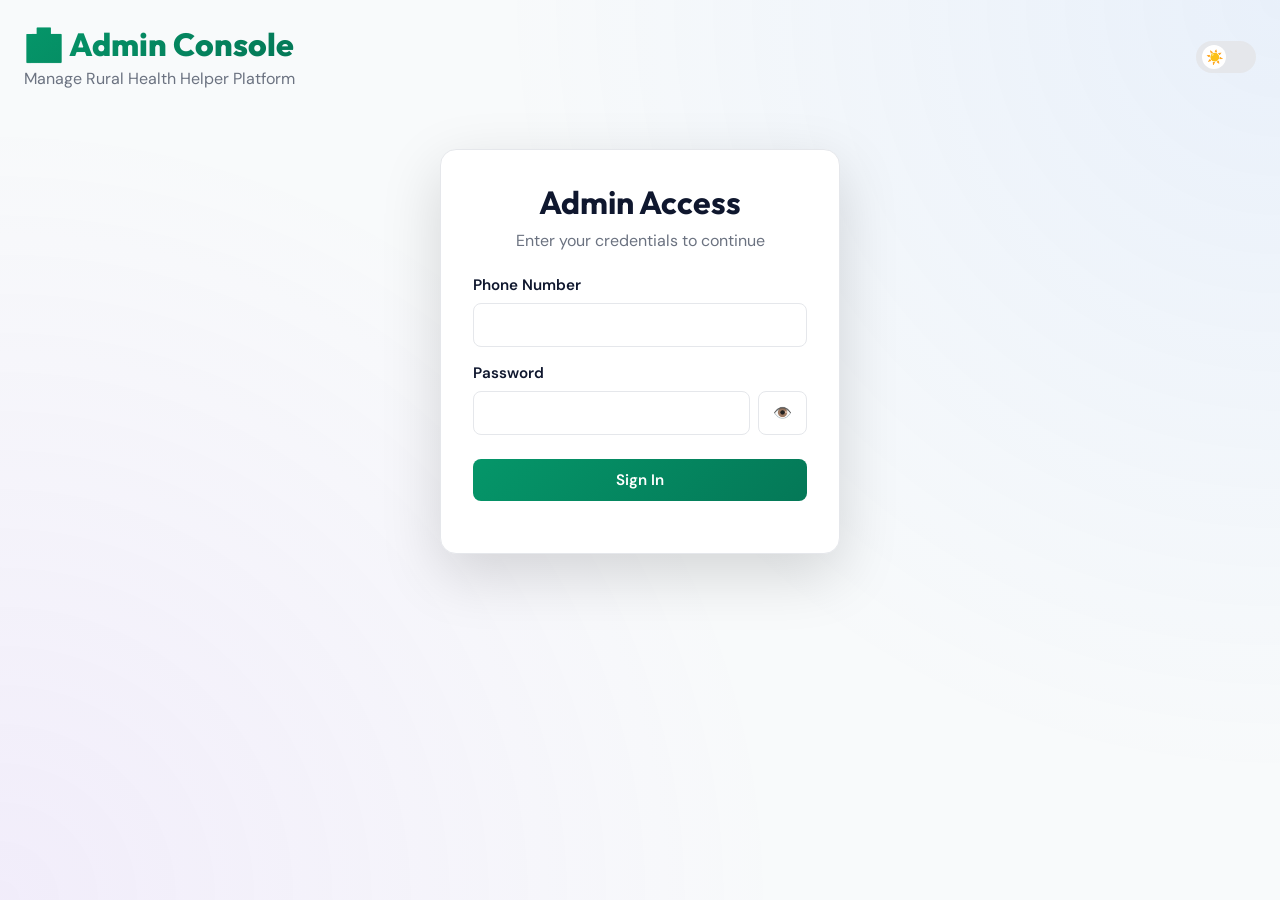
==== admin.html @ 1566ff21 "somethings" ====
<!doctype html>
<html lang="en">
<head>
  <meta charset="utf-8">
  <meta name="viewport" content="width=device-width,initial-scale=1">
  <title>Admin Console - Rural Health Helper</title>
  <link rel="preconnect" href="https://fonts.googleapis.com">
  <link rel="preconnect" href="https://fonts.gstatic.com" crossorigin>
  <link href="https://fonts.googleapis.com/css2?family=Outfit:wght@400;500;600;700;800&family=DM+Sans:wght@400;500;700&display=swap" rel="stylesheet">
  <style>
    * { box-sizing: border-box; }

    :root {
      /* Light mode colors */
      --bg-primary: #f8fafb;
      --bg-secondary: #f3f4f6;
      --card-bg: #ffffff;
      --text-primary: #0f172e;
      --text-secondary: #6b7280;
      --text-light: #0f172e;
      --border-color: #e5e7eb;
      --primary: #059669;
      --primary-dark: #047857;
      --secondary: #f97316;
      --danger: #dc2626;
      --success: #10b981;
      --warning: #f59e0b;
      --shadow-sm: 0 2px 8px rgba(0, 0, 0, 0.08);
      --shadow-md: 0 8px 24px rgba(0, 0, 0, 0.12);
      --shadow-lg: 0 20px 60px rgba(0, 0, 0, 0.15);
      --radius: 12px;
      --transition: all 0.3s cubic-bezier(0.4, 0, 0.2, 1);
    }

    html.dark-mode {
      --bg-primary: #000000;
      --bg-secondary: #0a0e27;
      --card-bg: #0f1629;
      --text-primary: #ffffff;
      --text-secondary: #b0b8cc;
      --text-light: #ffffff;
      --border-color: #1e2749;
      --shadow-sm: 0 2px 8px rgba(0, 0, 0, 0.6);
      --shadow-md: 0 8px 24px rgba(0, 0, 0, 0.8);
      --shadow-lg: 0 20px 60px rgba(0, 0, 0, 0.9);
    }

    html {
      scroll-behavior: smooth;
    }

    body {
      margin: 0;
      font-family: "DM Sans", -apple-system, BlinkMacSystemFont, "Segoe UI", sans-serif;
      background: var(--bg-primary);
      color: var(--text-primary);
      transition: var(--transition);
      overflow-x: hidden;
      background-attachment: fixed;
    }

    body::before {
      content: '';
      position: fixed;
      top: 0;
      left: 0;
      width: 100%;
      height: 100%;
      background:
        radial-gradient(circle at 100% 0%, rgba(5, 150, 105, 0.1), transparent 50%),
        radial-gradient(circle at 0% 100%, rgba(249, 115, 22, 0.08), transparent 50%);
      pointer-events: none;
      z-index: -1;
      transition: background 0.5s ease;
    }

    /* Dynamic time-based background */
    body.time-dawn::before {
      background:
        radial-gradient(circle at 100% 0%, rgba(251, 146, 60, 0.15), transparent 50%),
        radial-gradient(circle at 0% 100%, rgba(196, 181, 253, 0.1), transparent 50%);
    }

    body.time-morning::before {
      background:
        radial-gradient(circle at 100% 0%, rgba(34, 197, 94, 0.12), transparent 50%),
        radial-gradient(circle at 0% 100%, rgba(249, 115, 22, 0.08), transparent 50%);
    }

    body.time-afternoon::before {
      background:
        radial-gradient(circle at 100% 0%, rgba(5, 150, 105, 0.1), transparent 50%),
        radial-gradient(circle at 0% 100%, rgba(249, 115, 22, 0.08), transparent 50%);
    }

    body.time-evening::before {
      background:
        radial-gradient(circle at 100% 0%, rgba(249, 115, 22, 0.2), transparent 50%),
        radial-gradient(circle at 0% 100%, rgba(168, 85, 247, 0.1), transparent 50%);
    }

    body.time-night::before {
      background:
        radial-gradient(circle at 100% 0%, rgba(59, 130, 246, 0.08), transparent 50%),
        radial-gradient(circle at 0% 100%, rgba(168, 85, 247, 0.08), transparent 50%);
    }

    html.dark-mode body.time-dawn::before,
    html.dark-mode body.time-morning::before,
    html.dark-mode body.time-afternoon::before,
    html.dark-mode body.time-evening::before,
    html.dark-mode body.time-night::before {
      background: none;
    }

    .container {
      max-width: 1400px;
      margin: 0 auto;
      padding: 24px;
    }

    /* Header */
    .header {
      display: flex;
      justify-content: space-between;
      align-items: center;
      gap: 20px;
      margin-bottom: 32px;
      flex-wrap: wrap;
    }

    .header h1 {
      margin: 0;
      font-family: "Outfit", sans-serif;
      font-size: 2rem;
      background: linear-gradient(135deg, var(--primary), var(--primary-dark));
      -webkit-background-clip: text;
      -webkit-text-fill-color: transparent;
      background-clip: text;
      font-weight: 800;
      animation: shimmer 3s ease-in-out infinite;
    }

    @keyframes shimmer {
      0%, 100% { opacity: 1; }
      50% { opacity: 0.9; }
    }

    .header > p {
      color: var(--text-secondary);
    }

    .header-actions {
      display: flex;
      gap: 16px;
      align-items: center;
      flex-wrap: wrap;
    }

    /* Theme Toggle */
    .theme-toggle {
      position: relative;
      width: 60px;
      height: 32px;
      background: var(--border-color);
      border-radius: 999px;
      border: 2px solid var(--border-color);
      cursor: pointer;
      transition: var(--transition);
      display: flex;
      align-items: center;
      padding: 0 4px;
    }

    .theme-toggle:hover {
      border-color: var(--primary);
    }

    .theme-toggle.active {
      background: var(--primary);
      border-color: var(--primary);
    }

    .toggle-circle {
      width: 24px;
      height: 24px;
      background: var(--card-bg);
      border-radius: 50%;
      transition: var(--transition);
      display: flex;
      align-items: center;
      justify-content: center;
      font-size: 14px;
    }

    .theme-toggle.active .toggle-circle {
      margin-left: auto;
    }

    /* Card */
    .card {
      background: var(--card-bg);
      border: 1px solid var(--border-color);
      border-radius: var(--radius);
      padding: 24px;
      box-shadow: var(--shadow-sm);
      transition: var(--transition);
      margin-bottom: 20px;
      backdrop-filter: blur(10px);
      -webkit-backdrop-filter: blur(10px);
    }

    html.dark-mode .card {
      background: rgba(15, 22, 41, 0.8);
      backdrop-filter: blur(10px);
      -webkit-backdrop-filter: blur(10px);
    }

    .card:hover {
      box-shadow: var(--shadow-md);
      border-color: var(--primary);
      transform: translateY(-2px);
    }

    .card h2, .card h3 {
      margin: 0 0 16px 0;
      font-family: "Outfit", sans-serif;
      font-weight: 700;
    }

    /* Form */
    .form-group {
      margin-bottom: 20px;
    }

    label {
      display: block;
      font-weight: 600;
      margin-bottom: 8px;
      color: var(--text-primary);
      font-size: 0.95rem;
    }

    input, select, textarea {
      width: 100%;
      padding: 11px 14px;
      border: 1.5px solid var(--border-color);
      border-radius: 8px;
      font-size: 0.95rem;
      font-family: inherit;
      background: var(--card-bg);
      color: var(--text-primary);
      transition: var(--transition);
    }

    html.dark-mode input, html.dark-mode select, html.dark-mode textarea {
      background: #0f1629;
      color: #ffffff;
      border-color: #1e2749;
    }

    input:focus, select:focus, textarea:focus {
      outline: none;
      border-color: var(--primary);
      box-shadow: 0 0 0 3px rgba(5, 150, 105, 0.1);
      background: rgba(255, 255, 255, 0.95);
    }

    html.dark-mode input:focus, html.dark-mode select:focus, html.dark-mode textarea:focus {
      outline: none;
      border-color: var(--primary);
      box-shadow: 0 0 0 3px rgba(16, 185, 129, 0.2);
      background: #0f1629;
    }

    /* Ensure text inside cards remains readable */
    .card h2, .card h3, .card h4, .card p, .card label, .card strong {
      color: var(--text-primary);
    }

    html.dark-mode .card h2, html.dark-mode .card h3, html.dark-mode .card h4 {
      color: #ffffff;
    }

    html.dark-mode .card p, html.dark-mode .card label {
      color: #ffffff;
    }

    html.dark-mode .card strong {
      color: #ffffff;
    }

    html.dark-mode .list-item-title {
      color: #ffffff;
    }

    html.dark-mode .list-item-meta {
      color: var(--text-secondary);
    }

    /* Buttons */
    .btn {
      padding: 11px 16px;
      border: 0;
      border-radius: 8px;
      font-weight: 600;
      font-size: 0.95rem;
      cursor: pointer;
      transition: var(--transition);
      display: inline-flex;
      align-items: center;
      gap: 8px;
      font-family: inherit;
    }

    .btn:hover {
      transform: translateY(-2px);
      box-shadow: var(--shadow-md);
    }

    .btn:active {
      transform: translateY(0);
    }

    .btn-primary {
      background: linear-gradient(135deg, var(--primary), var(--primary-dark));
      color: #fff;
    }

    .btn-primary:hover {
      background: linear-gradient(135deg, var(--primary-dark), #055d47);
    }

    .btn-secondary {
      background: linear-gradient(135deg, var(--secondary), #ea580c);
      color: #fff;
    }

    .btn-secondary:hover {
      background: linear-gradient(135deg, #fb923c, var(--secondary));
    }

    .btn-danger {
      background: linear-gradient(135deg, var(--danger), #991b1b);
      color: #fff;
    }

    .btn-danger:hover {
      background: linear-gradient(135deg, #f87171, var(--danger));
    }

    .btn-warning {
      background: linear-gradient(135deg, var(--warning), #d97706);
      color: #fff;
    }

    .btn-warning:hover {
      background: linear-gradient(135deg, #fbbf24, var(--warning));
    }

    .btn-ghost {
      background: transparent;
      border: 1.5px solid var(--border-color);
      color: var(--text-primary);
    }

    .btn-ghost:hover {
      background: var(--bg-secondary);
      border-color: var(--primary);
      color: var(--text-primary);
    }

    html.dark-mode .btn-ghost {
      color: var(--text-primary);
    }

    .btn-small {
      padding: 8px 12px;
      font-size: 0.85rem;
    }

    /* Pill Badge */
    .pill {
      display: inline-block;
      padding: 6px 12px;
      background: rgba(5, 150, 105, 0.15);
      color: var(--primary);
      border-radius: 999px;
      font-size: 0.85rem;
      font-weight: 700;
      border: 1px solid rgba(5, 150, 105, 0.3);
      backdrop-filter: blur(8px);
      -webkit-backdrop-filter: blur(8px);
    }

    html.dark-mode .pill {
      background: rgba(16, 185, 129, 0.2);
      border-color: rgba(16, 185, 129, 0.4);
    }

    .pill.danger {
      background: rgba(220, 38, 38, 0.15);
      color: var(--danger);
      border-color: rgba(220, 38, 38, 0.3);
    }

    html.dark-mode .pill.danger {
      background: rgba(220, 38, 38, 0.2);
      border-color: rgba(220, 38, 38, 0.4);
    }

    .pill.warning {
      background: rgba(245, 158, 11, 0.15);
      color: var(--warning);
      border-color: rgba(245, 158, 11, 0.3);
    }

    html.dark-mode .pill.warning {
      background: rgba(245, 158, 11, 0.2);
      border-color: rgba(245, 158, 11, 0.4);
    }

    .pill.success {
      background: rgba(16, 185, 129, 0.15);
      color: var(--success);
      border-color: rgba(16, 185, 129, 0.3);
    }

    html.dark-mode .pill.success {
      background: rgba(16, 185, 129, 0.2);
      border-color: rgba(16, 185, 129, 0.4);
    }

    /* Stats Grid */
    .stats-grid {
      display: grid;
      grid-template-columns: repeat(auto-fit, minmax(200px, 1fr));
      gap: 16px;
      margin-bottom: 24px;
    }

    .stat-card {
      background: linear-gradient(135deg, var(--primary), var(--primary-dark));
      color: #fff;
      padding: 20px;
      border-radius: var(--radius);
      box-shadow: var(--shadow-md);
      backdrop-filter: blur(10px);
      -webkit-backdrop-filter: blur(10px);
      animation: cardFloat 3s ease-in-out infinite;
      transition: all 0.3s ease;
    }

    .stat-card:hover {
      transform: translateY(-8px);
      box-shadow: var(--shadow-lg);
    }

    @keyframes cardFloat {
      0%, 100% {
        transform: translateY(0px);
      }
      50% {
        transform: translateY(-8px);
      }
    }

    .stat-card h4 {
      margin: 0 0 8px 0;
      font-size: 0.9rem;
      opacity: 0.9;
      font-weight: 600;
    }

    .stat-card .value {
      font-size: 2rem;
      font-weight: 800;
      font-family: "Outfit", sans-serif;
      margin: 0;
    }

    /* Login Section */
    .login-container {
      max-width: 400px;
      margin: 60px auto;
    }

    .login-card {
      background: var(--card-bg);
      border: 1px solid var(--border-color);
      border-radius: 16px;
      padding: 32px;
      box-shadow: var(--shadow-lg);
      backdrop-filter: blur(20px);
      -webkit-backdrop-filter: blur(20px);
      animation: slideIn 0.6s cubic-bezier(0.4, 0, 0.2, 1);
    }

    html.dark-mode .login-card {
      background: rgba(15, 22, 41, 0.9);
      backdrop-filter: blur(20px);
      -webkit-backdrop-filter: blur(20px);
    }

    @keyframes slideIn {
      from {
        opacity: 0;
        transform: translateY(20px);
      }
      to {
        opacity: 1;
        transform: translateY(0);
      }
    }

    .login-card h1 {
      text-align: center;
      margin: 0 0 8px 0;
      font-family: "Outfit", sans-serif;
    }

    .login-card .subtitle {
      text-align: center;
      color: var(--text-secondary);
      margin: 0 0 24px 0;
    }

    .login-card .btn {
      width: 100%;
      justify-content: center;
    }

    /* Messages */
    .message {
      padding: 12px 16px;
      border-radius: 8px;
      margin-bottom: 16px;
      font-size: 0.95rem;
      display: none;
    }

    .message.show {
      display: block;
    }

    .message.success {
      background: rgba(16, 185, 129, 0.15);
      border: 1px solid rgba(16, 185, 129, 0.3);
      color: var(--success);
    }

    .message.error {
      background: rgba(220, 38, 38, 0.15);
      border: 1px solid rgba(220, 38, 38, 0.3);
      color: var(--danger);
    }

    /* List Item */
    .list-item {
      background: var(--bg-secondary);
      border: 1px solid var(--border-color);
      border-radius: var(--radius);
      padding: 16px;
      margin-bottom: 12px;
      transition: var(--transition);
      backdrop-filter: blur(8px);
      -webkit-backdrop-filter: blur(8px);
    }

    html.dark-mode .list-item {
      background: rgba(10, 14, 39, 0.7);
      backdrop-filter: blur(8px);
      -webkit-backdrop-filter: blur(8px);
    }

    .list-item:hover {
      border-color: var(--primary);
      background: var(--card-bg);
      transform: translateX(4px);
    }

    html.dark-mode .list-item:hover {
      background: rgba(15, 22, 41, 0.9);
    }

    .list-item-header {
      display: flex;
      justify-content: space-between;
      align-items: start;
      gap: 12px;
      margin-bottom: 12px;
    }

    .list-item-title {
      font-weight: 700;
      margin: 0;
      color: var(--text-primary);
    }

    .list-item-meta {
      font-size: 0.9rem;
      color: var(--text-secondary);
      margin: 4px 0;
    }

    .list-item-actions {
      display: flex;
      gap: 8px;
      flex-wrap: wrap;
      margin-top: 12px;
    }

    .empty-state {
      text-align: center;
      padding: 40px 20px;
      color: var(--text-secondary);
    }

    .empty-state-icon {
      font-size: 3rem;
      margin-bottom: 12px;
    }

    /* Toolbar */
    .toolbar {
      display: flex;
      gap: 12px;
      flex-wrap: wrap;
      margin-bottom: 20px;
      padding-bottom: 20px;
      border-bottom: 1px solid var(--border-color);
    }

    /* Admin Area */
    .admin-area {
      display: none;
    }

    .admin-area.show {
      display: block;
    }

    /* Hidden */
    .hidden {
      display: none !important;
    }

    /* Responsive */
    @media (max-width: 768px) {
      .container {
        padding: 16px;
      }

      .header {
        flex-direction: column;
        align-items: flex-start;
      }

      .header h1 {
        font-size: 1.5rem;
      }

      .stats-grid {
        grid-template-columns: 1fr;
      }

      .card {
        padding: 16px;
      }

      .login-card {
        padding: 24px;
      }
    }
  </style>
</head>
<body>
  <div class="container">
    <div class="header">
      <div>
        <h1>🏥 Admin Console</h1>
        <p style="color: var(--text-secondary); margin: 4px 0 0 0;">Manage Rural Health Helper Platform</p>
      </div>
      <div class="header-actions">
        <button class="theme-toggle" id="theme-toggle" title="Toggle Dark Mode">
          <span class="toggle-circle">☀️</span>
        </button>
      </div>
    </div>

    <!-- Login Section -->
    <div class="login-container" id="login-section">
      <div class="login-card">
        <h1>Admin Access</h1>
        <p class="subtitle">Enter your credentials to continue</p>

        <div class="message" id="loginMessage"></div>

        <form id="loginForm" class="form-group" autocomplete="off">
          <label>Phone Number</label>
          <input
            type="tel"
            name="phone"
            id="adminPhoneInput"
            required
            autocomplete="off"
            autocorrect="off"
            autocapitalize="off"
            spellcheck="false"
            inputmode="numeric"
          >

          <label style="margin-top: 16px;">Password</label>
          <div style="display: flex; gap: 8px; align-items: center;">
            <input
              type="password"
              name="password"
              id="adminPasswordInput"
              required
              autocomplete="off"
              autocorrect="off"
              autocapitalize="off"
              spellcheck="false"
              style="flex: 1;"
            >
            <button type="button" id="togglePassword" class="btn btn-ghost" style="padding: 11px 14px; min-width: auto; width: auto;">
              👁️
            </button>
          </div>

          <button type="submit" class="btn btn-primary" style="width: 100%; margin-top: 24px; justify-content: center;">
            Sign In
          </button>
        </form>

      </div>
    </div>

    <!-- Admin Area -->
    <div class="admin-area" id="adminArea">
      <!-- Stats -->
      <div class="stats-grid">
        <div class="stat-card">
          <h4>Total Patients</h4>
          <p class="value" id="countPatients">0</p>
        </div>
        <div class="stat-card" style="background: linear-gradient(135deg, #f97316, #ea580c);">
          <h4>Total Vendors</h4>
          <p class="value" id="countVendors">0</p>
        </div>
        <div class="stat-card" style="background: linear-gradient(135deg, #3b82f6, #1d4ed8);">
          <h4>Total Doctors</h4>
          <p class="value" id="countDoctors">0</p>
        </div>
      </div>

      <!-- Actions Toolbar -->
      <div class="card">
        <div class="toolbar">
          <button class="btn btn-primary" id="btnRefresh">🔄 Refresh</button>
          <button class="btn btn-warning btn-small" id="btnMerge">Merge Duplicates</button>
          <button class="btn btn-danger btn-small" id="btnClearPatients">Clear Patients</button>
          <button class="btn btn-danger btn-small" id="btnClearVendors">Clear Vendors</button>
          <button class="btn btn-danger btn-small" id="btnClearDoctors">Clear Doctors</button>
          <button class="btn btn-ghost" id="btnLogout" style="margin-left: auto;">Logout</button>
        </div>
      </div>

      <!-- Patients -->
      <div class="card">
        <h3>👥 Patients</h3>
        <div id="patientsList"></div>
      </div>

      <!-- Vendors -->
      <div class="card">
        <h3>🏪 Vendors & Medical Stores</h3>
        <div id="vendorsList"></div>
      </div>

      <!-- Doctors -->
      <div class="card">
        <h3>👨‍⚕️ Doctors</h3>
        <div id="doctorsList"></div>
      </div>

      <!-- Broadcast -->
      <div class="card">
        <h3>📢 Send Broadcast</h3>
        <form id="broadcastForm">
          <div class="form-group">
            <label>Target Audience</label>
            <select name="target" required>
              <option value="all">All Users</option>
              <option value="patients">All Patients</option>
              <option value="vendors">All Vendors</option>
              <option value="doctors">All Doctors</option>
            </select>
          </div>

          <div class="form-group">
            <label>Message</label>
            <input
              type="text"
              name="message"
              placeholder="Enter broadcast message"
              required
            >
          </div>

          <div class="form-group">
            <label>Duration (seconds)</label>
            <input
              type="number"
              name="duration_seconds"
              min="5"
              max="3600"
              value="30"
              required
            >
          </div>

          <button type="submit" class="btn btn-secondary">Send Broadcast</button>
        </form>
        <div class="message" id="broadcastMessage"></div>
      </div>
    </div>
  </div>

  <script>
    // Time-based background effect
    function updateTimeBasedBackground() {
      const hour = new Date().getHours();
      let timeClass = 'time-morning';

      if (hour >= 5 && hour < 8) {
        timeClass = 'time-dawn';
      } else if (hour >= 8 && hour < 12) {
        timeClass = 'time-morning';
      } else if (hour >= 12 && hour < 17) {
        timeClass = 'time-afternoon';
      } else if (hour >= 17 && hour < 21) {
        timeClass = 'time-evening';
      } else {
        timeClass = 'time-night';
      }

      document.body.className = timeClass;
    }

    // Update on load and every minute
    updateTimeBasedBackground();
    setInterval(updateTimeBasedBackground, 60000);

    // Theme Toggle
    const themeToggle = document.getElementById('theme-toggle');
    const htmlElement = document.documentElement;

    // Load saved theme preference
    const savedTheme = localStorage.getItem('theme') || 'light';
    if (savedTheme === 'dark') {
      htmlElement.classList.add('dark-mode');
      themeToggle.classList.add('active');
      themeToggle.querySelector('.toggle-circle').textContent = '🌙';
    }

    themeToggle.addEventListener('click', () => {
      htmlElement.classList.toggle('dark-mode');
      themeToggle.classList.toggle('active');
      const isDark = htmlElement.classList.contains('dark-mode');
      localStorage.setItem('theme', isDark ? 'dark' : 'light');
      themeToggle.querySelector('.toggle-circle').textContent = isDark ? '🌙' : '☀️';
    });

    // Admin Functions
    const el = (id) => document.getElementById(id);
    const apiBase = '';
    const state = {
      token: localStorage.getItem('admin_token') || ''
    };

    function showMessage(elementId, message, type = 'success') {
      const msgEl = el(elementId);
      msgEl.textContent = message;
      msgEl.className = `message show ${type}`;
      setTimeout(() => msgEl.classList.remove('show'), 5000);
    }

    function setToken(t) {
      state.token = t || '';
      if (state.token) localStorage.setItem('admin_token', state.token);
      else localStorage.removeItem('admin_token');
    }

    async function request(path, opts = {}) {
      const headers = opts.headers || {};
      if (state.token) headers['X-Admin-Token'] = state.token;

      const response = await fetch(apiBase + path, { ...opts, headers });

      if (response.status === 401) {
        setToken('');
        showAdminArea(false);
        showMessage('loginMessage', 'Session expired. Please login again.', 'error');
        throw new Error('Admin auth required');
      }

      if (!response.ok) {
        const text = await response.text();
        throw new Error(text || 'Request failed');
      }

      const contentType = response.headers.get('content-type') || '';
      return contentType.includes('application/json') ? response.json() : response.text();
    }

    function showAdminArea(show) {
      const loginSection = el('login-section');
      const adminArea = el('adminArea');

      if (loginSection) loginSection.style.display = show ? 'none' : 'block';
      if (adminArea) adminArea.classList.toggle('show', show);
    }

    async function loadPatients() {
      try {
        const data = await request('/admin/patients');
        const list = el('patientsList');
        list.innerHTML = '';

        if (!data.patients || data.patients.length === 0) {
          list.innerHTML = '<div class="empty-state"><div class="empty-state-icon">👤</div><p>No patients found</p></div>';
          return [];
        }

        data.patients.forEach((u) => {
          const html = document.createElement('div');
          html.className = 'list-item';
          html.innerHTML = `
            <div class="list-item-header">
              <p class="list-item-title">${u.first_name || ''} ${u.last_name || ''}</p>
              <span class="pill">${u.phone || '-'}</span>
            </div>
            <div class="list-item-meta">📧 ${u.email || 'No email'}</div>
            <div class="list-item-meta">ID: ${u.id}</div>
            <div class="list-item-actions">
              <button class="btn btn-danger btn-small" data-action="delete">Delete</button>
            </div>
          `;

          html.querySelector('[data-action="delete"]').onclick = async () => {
            if (!confirm('Delete this patient permanently?')) return;
            try {
              await request(`/admin/patient/${u.id}`, { method: 'DELETE' });
              await loadPatients();
              showMessage('loginMessage', 'Patient deleted', 'success');
            } catch (err) {
              showMessage('loginMessage', 'Delete failed: ' + err.message, 'error');
            }
          };

          list.appendChild(html);
        });

        return data.patients;
      } catch (err) {
        el('patientsList').innerHTML = `<div class="empty-state"><p style="color: var(--danger);">Error loading patients: ${err.message}</p></div>`;
        return [];
      }
    }

    async function loadVendors() {
      try {
        const data = await request('/vendors');
        const list = el('vendorsList');
        list.innerHTML = '';

        if (!data.vendors || data.vendors.length === 0) {
          list.innerHTML = '<div class="empty-state"><div class="empty-state-icon">🏪</div><p>No vendors found</p></div>';
          return [];
        }

        data.vendors.forEach((v) => {
          const html = document.createElement('div');
          html.className = 'list-item';
          const statusPill = `<span class="pill ${v.status === 'blocked' ? 'danger' : v.status === 'approved' ? 'success' : 'warning'}">${v.status || 'unknown'}</span>`;
          html.innerHTML = `
            <div class="list-item-header">
              <p class="list-item-title">${v.shop_name || 'Shop'}</p>
              ${statusPill}
            </div>
            <div class="list-item-meta">👤 ${v.first_name || ''} ${v.last_name || ''}</div>
            <div class="list-item-meta">📞 ${v.phone || '-'}</div>
            <div class="list-item-meta">📍 ${v.shop_address || 'No address'}</div>
            <div class="list-item-actions">
              <button class="btn btn-primary btn-small" data-action="approve">Approve</button>
              <button class="btn btn-warning btn-small" data-action="block">Block</button>
              <button class="btn btn-danger btn-small" data-action="delete">Delete</button>
            </div>
          `;

          html.querySelector('[data-action="approve"]').onclick = async () => {
            try {
              await request(`/admin/vendor/${v.id}/approve`, {
                method: 'POST',
                headers: { 'Content-Type': 'application/json' },
                body: JSON.stringify({ reason: 'Approved from admin console' })
              });
              await loadVendors();
              showMessage('loginMessage', 'Vendor approved', 'success');
            } catch (err) {
              showMessage('loginMessage', 'Error: ' + err.message, 'error');
            }
          };

          html.querySelector('[data-action="block"]').onclick = async () => {
            try {
              await request(`/admin/vendor/${v.id}/block`, {
                method: 'POST',
                headers: { 'Content-Type': 'application/json' },
                body: JSON.stringify({ reason: 'Blocked from admin console' })
              });
              await loadVendors();
              showMessage('loginMessage', 'Vendor blocked', 'success');
            } catch (err) {
              showMessage('loginMessage', 'Error: ' + err.message, 'error');
            }
          };

          html.querySelector('[data-action="delete"]').onclick = async () => {
            if (!confirm('Delete this vendor permanently?')) return;
            try {
              await request(`/admin/vendor/${v.id}`, { method: 'DELETE' });
              await loadVendors();
              showMessage('loginMessage', 'Vendor deleted', 'success');
            } catch (err) {
              showMessage('loginMessage', 'Delete failed: ' + err.message, 'error');
            }
          };

          list.appendChild(html);
        });

        return data.vendors;
      } catch (err) {
        el('vendorsList').innerHTML = `<div class="empty-state"><p style="color: var(--danger);">Error loading vendors: ${err.message}</p></div>`;
        return [];
      }
    }

    async function loadDoctors() {
      try {
        const data = await request('/admin/doctors');
        const list = el('doctorsList');
        list.innerHTML = '';

        if (!data.doctors || data.doctors.length === 0) {
          list.innerHTML = '<div class="empty-state"><div class="empty-state-icon">👨‍⚕️</div><p>No doctors found</p></div>';
          return [];
        }

        data.doctors.forEach((d) => {
          const html = document.createElement('div');
          html.className = 'list-item';
          const statusPill = `<span class="pill ${d.status === 'blocked' ? 'danger' : d.status === 'approved' ? 'success' : 'warning'}">${d.status || 'unknown'}</span>`;
          html.innerHTML = `
            <div class="list-item-header">
              <p class="list-item-title">Dr. ${d.first_name || ''} ${d.last_name || ''}</p>
              ${statusPill}
            </div>
            <div class="list-item-meta">📞 ${d.phone || '-'}</div>
            <div class="list-item-meta">🔖 Specialization: ${d.specialization || 'General Physician'}</div>
            <div class="list-item-meta">📜 License: ${d.license_no || '-'}</div>
            <div class="list-item-actions">
              <button class="btn btn-primary btn-small" data-action="approve">Approve</button>
              <button class="btn btn-warning btn-small" data-action="block">Block</button>
              <button class="btn btn-danger btn-small" data-action="delete">Delete</button>
            </div>
          `;

          html.querySelector('[data-action="approve"]').onclick = async () => {
            try {
              await request(`/admin/doctor/${d.id}/approve`, {
                method: 'POST',
                headers: { 'Content-Type': 'application/json' },
                body: JSON.stringify({ reason: 'Approved from admin console' })
              });
              await loadDoctors();
              showMessage('loginMessage', 'Doctor approved', 'success');
            } catch (err) {
              showMessage('loginMessage', 'Error: ' + err.message, 'error');
            }
          };

          html.querySelector('[data-action="block"]').onclick = async () => {
            try {
              await request(`/admin/doctor/${d.id}/block`, {
                method: 'POST',
                headers: { 'Content-Type': 'application/json' },
                body: JSON.stringify({ reason: 'Blocked from admin console' })
              });
              await loadDoctors();
              showMessage('loginMessage', 'Doctor blocked', 'success');
            } catch (err) {
              showMessage('loginMessage', 'Error: ' + err.message, 'error');
            }
          };

          html.querySelector('[data-action="delete"]').onclick = async () => {
            if (!confirm('Delete this doctor permanently?')) return;
            try {
              await request(`/admin/doctor/${d.id}`, { method: 'DELETE' });
              await loadDoctors();
              showMessage('loginMessage', 'Doctor deleted', 'success');
            } catch (err) {
              showMessage('loginMessage', 'Delete failed: ' + err.message, 'error');
            }
          };

          list.appendChild(html);
        });

        return data.doctors;
      } catch (err) {
        el('doctorsList').innerHTML = `<div class="empty-state"><p style="color: var(--danger);">Error loading doctors: ${err.message}</p></div>`;
        return [];
      }
    }

    async function loadAll() {
      try {
        const [patients, vendors, doctors] = await Promise.all([loadPatients(), loadVendors(), loadDoctors()]);
        el('countPatients').textContent = patients.length;
        el('countVendors').textContent = vendors.length;
        el('countDoctors').textContent = doctors.length;
      } catch (err) {
        showMessage('loginMessage', 'Failed to load data: ' + err.message, 'error');
      }
    }

    // Event Listeners

    // Password visibility toggle
    el('togglePassword')?.addEventListener('click', (e) => {
      e.preventDefault();
      const passwordInput = el('adminPasswordInput');
      const toggleBtn = el('togglePassword');
      if (!passwordInput) return;

      if (passwordInput.type === 'password') {
        passwordInput.type = 'text';
        if (toggleBtn) toggleBtn.textContent = '🙈';
      } else {
        passwordInput.type = 'password';
        if (toggleBtn) toggleBtn.textContent = '👁️';
      }
    });

    el('loginForm').addEventListener('submit', async (e) => {
      e.preventDefault();
      try {
        const fd = new FormData(e.target);
        const phone = String(fd.get('phone') || '').trim();
        const password = String(fd.get('password') || '').trim();

        // Always authenticate with server to obtain a valid admin token
        try {
          const response = await fetch('/admin/login', {
            method: 'POST',
            headers: { 'Content-Type': 'application/json' },
            body: JSON.stringify({ phone: phone, password: password })
          });

          const data = await response.json().catch(() => ({}));
          if (!response.ok) {
            showMessage('loginMessage', data.detail || 'Invalid credentials', 'error');
            return;
          }

          setToken(data.token);
          showMessage('loginMessage', 'Login successful!', 'success');
          showAdminArea(true);
          await loadAll();
          return;
        } catch (apiErr) {
          showMessage('loginMessage', 'Invalid phone number or password', 'error');
          return;
        }
      } catch (err) {
        showMessage('loginMessage', 'Login error: ' + err.message, 'error');
      }
    });

    el('btnLogout').addEventListener('click', () => {
      setToken('');
      showAdminArea(false);
      el('loginForm').reset();
      showMessage('loginMessage', 'Logged out', 'success');
    });

    el('btnRefresh').addEventListener('click', loadAll);

    el('btnMerge').addEventListener('click', async () => {
      if (!confirm('Merge duplicate patients by phone?')) return;
      try {
        await request('/admin/merge_duplicates', { method: 'POST' });
        await loadAll();
        showMessage('loginMessage', 'Duplicates merged', 'success');
      } catch (err) {
        showMessage('loginMessage', 'Error: ' + err.message, 'error');
      }
    });

    el('btnClearPatients').addEventListener('click', async () => {
      if (!confirm('Clear all patients? This cannot be undone.')) return;
      try {
        await request('/admin/clear_patients', { method: 'POST' });
        await loadPatients();
        showMessage('loginMessage', 'Patients cleared', 'success');
      } catch (err) {
        showMessage('loginMessage', 'Error: ' + err.message, 'error');
      }
    });

    el('btnClearVendors').addEventListener('click', async () => {
      if (!confirm('Clear all vendors? This cannot be undone.')) return;
      try {
        await request('/admin/clear_vendors', { method: 'POST' });
        await loadVendors();
        showMessage('loginMessage', 'Vendors cleared', 'success');
      } catch (err) {
        showMessage('loginMessage', 'Error: ' + err.message, 'error');
      }
    });

    el('btnClearDoctors').addEventListener('click', async () => {
      if (!confirm('Clear all doctors? This cannot be undone.')) return;
      try {
        await request('/admin/clear_doctors', { method: 'POST' });
        await loadDoctors();
        showMessage('loginMessage', 'Doctors cleared', 'success');
      } catch (err) {
        showMessage('loginMessage', 'Error: ' + err.message, 'error');
      }
    });

    el('broadcastForm').addEventListener('submit', async (e) => {
      e.preventDefault();
      try {
        const fd = new FormData(e.target);
        await request('/admin/broadcast', {
          method: 'POST',
          headers: { 'Content-Type': 'application/json' },
          body: JSON.stringify({
            message: fd.get('message'),
            target: fd.get('target'),
            duration_seconds: parseInt(fd.get('duration_seconds'))
          })
        });
        showMessage('broadcastMessage', 'Broadcast sent successfully!', 'success');
        e.target.reset();
      } catch (err) {
        showMessage('broadcastMessage', 'Error: ' + err.message, 'error');
      }
    });

    // Check if already logged in
    if (state.token) {
      showAdminArea(true);
      loadAll();
    }
  </script>
</body>
</html>
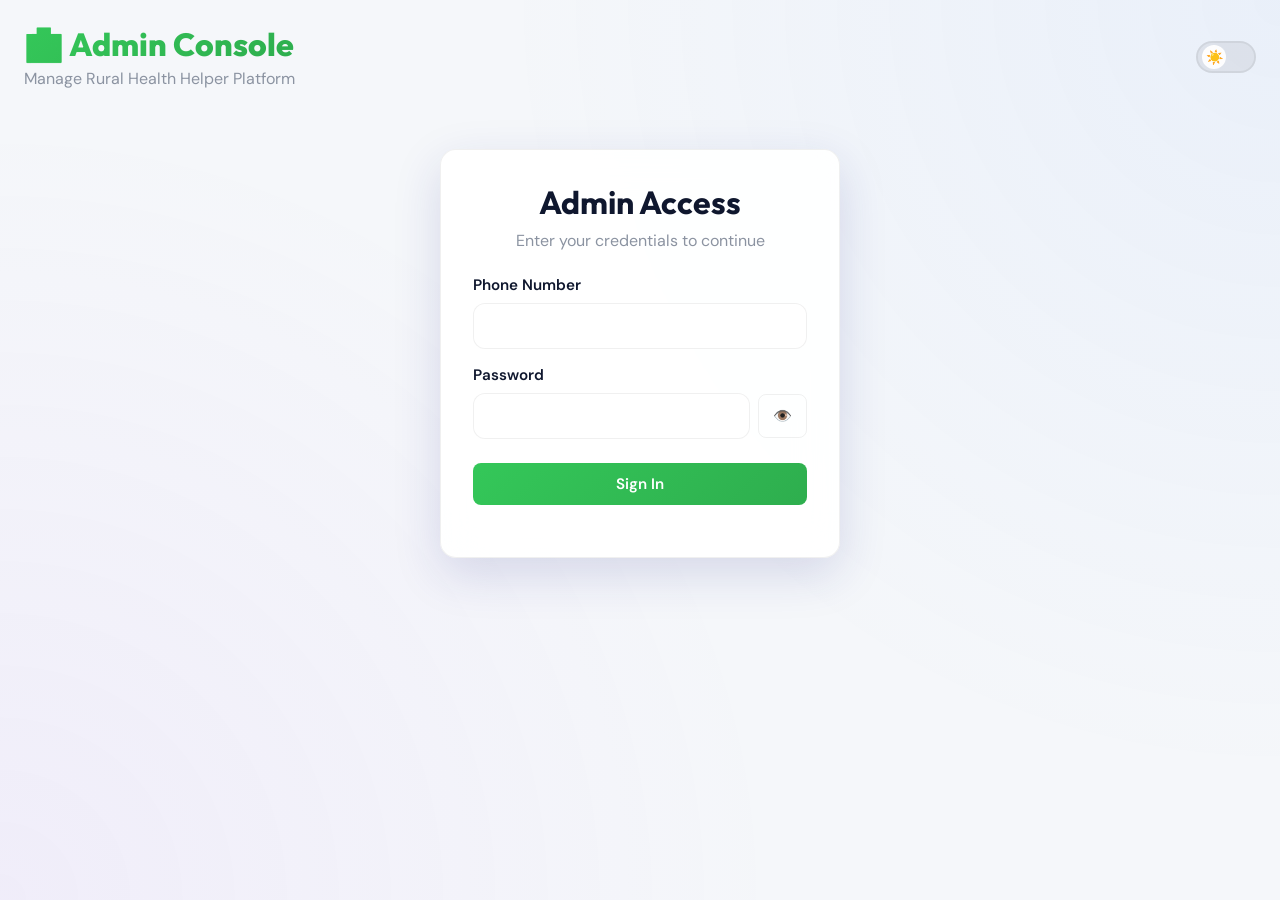
==== commit af0cc722: "Refactor styles for improved iOS Glassmorphism: update color variables, enhance card and button desi" ====
--- a/admin.html
+++ b/admin.html
@@ -11,38 +11,40 @@
     * { box-sizing: border-box; }
 
     :root {
-      /* Light mode colors */
-      --bg-primary: #f8fafb;
-      --bg-secondary: #f3f4f6;
-      --card-bg: #ffffff;
+      /* Light mode colors - iOS Glassmorphism */
+      --bg-primary: #f5f7fa;
+      --bg-secondary: #eff2f7;
+      --card-bg: rgba(255, 255, 255, 0.92);
       --text-primary: #0f172e;
-      --text-secondary: #6b7280;
+      --text-secondary: #8b93a1;
       --text-light: #0f172e;
-      --border-color: #e5e7eb;
-      --primary: #059669;
-      --primary-dark: #047857;
-      --secondary: #f97316;
-      --danger: #dc2626;
-      --success: #10b981;
-      --warning: #f59e0b;
-      --shadow-sm: 0 2px 8px rgba(0, 0, 0, 0.08);
-      --shadow-md: 0 8px 24px rgba(0, 0, 0, 0.12);
-      --shadow-lg: 0 20px 60px rgba(0, 0, 0, 0.15);
-      --radius: 12px;
+      --border-color: rgba(0, 0, 0, 0.06);
+      --primary: #34c759;
+      --primary-dark: #2eae4e;
+      --secondary: #ff9500;
+      --danger: #ff3b30;
+      --success: #34c759;
+      --warning: #ffbd0f;
+      --shadow-sm: 0 4px 16px rgba(31, 38, 135, 0.08);
+      --shadow-md: 0 8px 32px rgba(31, 38, 135, 0.12);
+      --shadow-lg: 0 16px 48px rgba(31, 38, 135, 0.15);
+      --radius: 20px;
       --transition: all 0.3s cubic-bezier(0.4, 0, 0.2, 1);
+      --blur: blur(20px);
     }
 
     html.dark-mode {
-      --bg-primary: #000000;
-      --bg-secondary: #0a0e27;
-      --card-bg: #0f1629;
-      --text-primary: #ffffff;
-      --text-secondary: #b0b8cc;
-      --text-light: #ffffff;
-      --border-color: #1e2749;
-      --shadow-sm: 0 2px 8px rgba(0, 0, 0, 0.6);
-      --shadow-md: 0 8px 24px rgba(0, 0, 0, 0.8);
-      --shadow-lg: 0 20px 60px rgba(0, 0, 0, 0.9);
+      --bg-primary: #0a0a0a;
+      --bg-secondary: #151520;
+      --card-bg: rgba(25, 25, 35, 0.88);
+      --text-primary: #f5f7fa;
+      --text-secondary: #8b93a1;
+      --text-light: #f5f7fa;
+      --border-color: rgba(255, 255, 255, 0.1);
+      --shadow-sm: 0 4px 16px rgba(0, 0, 0, 0.3);
+      --shadow-md: 0 8px 32px rgba(0, 0, 0, 0.45);
+      --shadow-lg: 0 16px 48px rgba(0, 0, 0, 0.6);
+      --blur: blur(25px);
     }
 
     html {
@@ -67,8 +69,8 @@
       width: 100%;
       height: 100%;
       background:
-        radial-gradient(circle at 100% 0%, rgba(5, 150, 105, 0.1), transparent 50%),
-        radial-gradient(circle at 0% 100%, rgba(249, 115, 22, 0.08), transparent 50%);
+        radial-gradient(circle at 100% 0%, rgba(52, 199, 89, 0.06), transparent 50%),
+        radial-gradient(circle at 0% 100%, rgba(255, 149, 0, 0.04), transparent 50%);
       pointer-events: none;
       z-index: -1;
       transition: background 0.5s ease;
@@ -77,32 +79,32 @@
     /* Dynamic time-based background */
     body.time-dawn::before {
       background:
-        radial-gradient(circle at 100% 0%, rgba(251, 146, 60, 0.15), transparent 50%),
-        radial-gradient(circle at 0% 100%, rgba(196, 181, 253, 0.1), transparent 50%);
+        radial-gradient(circle at 100% 0%, rgba(255, 149, 0, 0.1), transparent 50%),
+        radial-gradient(circle at 0% 100%, rgba(196, 181, 253, 0.06), transparent 50%);
     }
 
     body.time-morning::before {
       background:
-        radial-gradient(circle at 100% 0%, rgba(34, 197, 94, 0.12), transparent 50%),
-        radial-gradient(circle at 0% 100%, rgba(249, 115, 22, 0.08), transparent 50%);
+        radial-gradient(circle at 100% 0%, rgba(52, 199, 89, 0.08), transparent 50%),
+        radial-gradient(circle at 0% 100%, rgba(255, 149, 0, 0.06), transparent 50%);
     }
 
     body.time-afternoon::before {
       background:
-        radial-gradient(circle at 100% 0%, rgba(5, 150, 105, 0.1), transparent 50%),
-        radial-gradient(circle at 0% 100%, rgba(249, 115, 22, 0.08), transparent 50%);
+        radial-gradient(circle at 100% 0%, rgba(52, 199, 89, 0.06), transparent 50%),
+        radial-gradient(circle at 0% 100%, rgba(255, 149, 0, 0.04), transparent 50%);
     }
 
     body.time-evening::before {
       background:
-        radial-gradient(circle at 100% 0%, rgba(249, 115, 22, 0.2), transparent 50%),
-        radial-gradient(circle at 0% 100%, rgba(168, 85, 247, 0.1), transparent 50%);
+        radial-gradient(circle at 100% 0%, rgba(255, 149, 0, 0.12), transparent 50%),
+        radial-gradient(circle at 0% 100%, rgba(168, 85, 247, 0.06), transparent 50%);
     }
 
     body.time-night::before {
       background:
-        radial-gradient(circle at 100% 0%, rgba(59, 130, 246, 0.08), transparent 50%),
-        radial-gradient(circle at 0% 100%, rgba(168, 85, 247, 0.08), transparent 50%);
+        radial-gradient(circle at 100% 0%, rgba(59, 130, 246, 0.06), transparent 50%),
+        radial-gradient(circle at 0% 100%, rgba(168, 85, 247, 0.06), transparent 50%);
     }
 
     html.dark-mode body.time-dawn::before,
@@ -200,26 +202,27 @@
     /* Card */
     .card {
       background: var(--card-bg);
+      backdrop-filter: var(--blur);
+      -webkit-backdrop-filter: var(--blur);
       border: 1px solid var(--border-color);
       border-radius: var(--radius);
       padding: 24px;
       box-shadow: var(--shadow-sm);
       transition: var(--transition);
       margin-bottom: 20px;
-      backdrop-filter: blur(10px);
-      -webkit-backdrop-filter: blur(10px);
     }
 
     html.dark-mode .card {
-      background: rgba(15, 22, 41, 0.8);
-      backdrop-filter: blur(10px);
-      -webkit-backdrop-filter: blur(10px);
+      background: var(--card-bg);
+      backdrop-filter: var(--blur);
+      -webkit-backdrop-filter: var(--blur);
+      border-color: rgba(255, 255, 255, 0.08);
     }
 
     .card:hover {
       box-shadow: var(--shadow-md);
       border-color: var(--primary);
-      transform: translateY(-2px);
+      transform: translateY(-4px);
     }
 
     .card h2, .card h3 {
@@ -243,34 +246,38 @@
 
     input, select, textarea {
       width: 100%;
-      padding: 11px 14px;
-      border: 1.5px solid var(--border-color);
-      border-radius: 8px;
+      padding: 12px 16px;
+      border: 1px solid var(--border-color);
+      border-radius: 12px;
       font-size: 0.95rem;
       font-family: inherit;
-      background: var(--card-bg);
+      background: rgba(255, 255, 255, 0.6);
+      backdrop-filter: var(--blur);
+      -webkit-backdrop-filter: var(--blur);
       color: var(--text-primary);
       transition: var(--transition);
     }
 
     html.dark-mode input, html.dark-mode select, html.dark-mode textarea {
-      background: #0f1629;
-      color: #ffffff;
-      border-color: #1e2749;
+      background: rgba(25, 25, 35, 0.6);
+      backdrop-filter: var(--blur);
+      -webkit-backdrop-filter: var(--blur);
+      color: #f5f7fa;
+      border-color: rgba(255, 255, 255, 0.08);
     }
 
     input:focus, select:focus, textarea:focus {
       outline: none;
       border-color: var(--primary);
-      box-shadow: 0 0 0 3px rgba(5, 150, 105, 0.1);
-      background: rgba(255, 255, 255, 0.95);
+      box-shadow: 0 0 0 3px rgba(52, 199, 89, 0.15);
+      background: rgba(255, 255, 255, 0.8);
     }
 
     html.dark-mode input:focus, html.dark-mode select:focus, html.dark-mode textarea:focus {
       outline: none;
       border-color: var(--primary);
-      box-shadow: 0 0 0 3px rgba(16, 185, 129, 0.2);
-      background: #0f1629;
+      box-shadow: 0 0 0 3px rgba(52, 199, 89, 0.25);
+      background: rgba(35, 35, 50, 0.8);
     }
 
     /* Ensure text inside cards remains readable */
@@ -1264,6 +1271,9 @@
       }
     });
 
+    // Always start with login section first
+    showAdminArea(false);
+
     // Check if already logged in
     if (state.token) {
       showAdminArea(true);
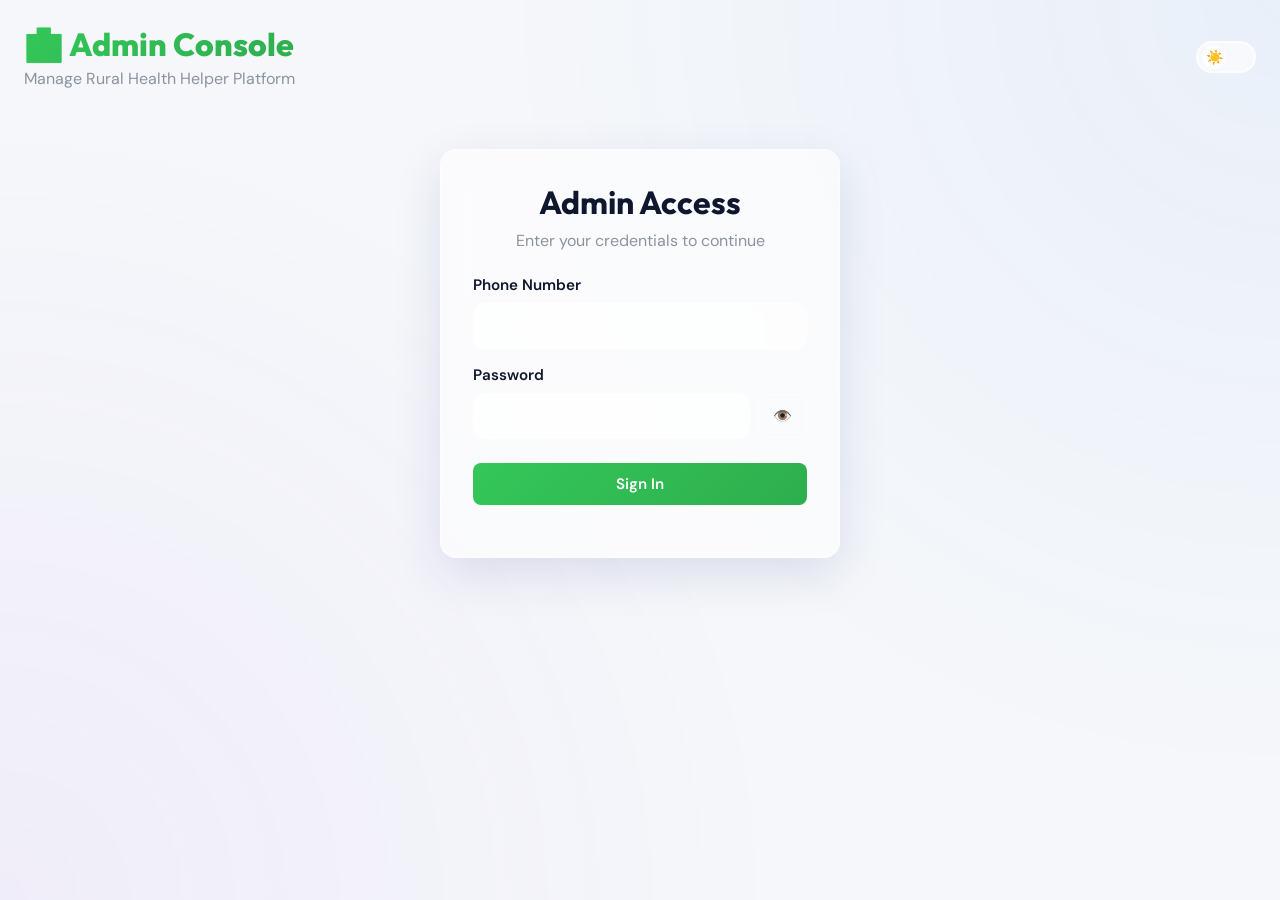
==== commit 0b537597: "Refactor styles for improved iOS Translucent Glass effect: update color variables, enhance card back" ====
--- a/admin.html
+++ b/admin.html
@@ -11,40 +11,40 @@
     * { box-sizing: border-box; }
 
     :root {
-      /* Light mode colors - iOS Glassmorphism */
+      /* Light mode colors - iOS Translucent Glass */
       --bg-primary: #f5f7fa;
       --bg-secondary: #eff2f7;
-      --card-bg: rgba(255, 255, 255, 0.92);
+      --card-bg: rgba(255, 255, 255, 0.55);
       --text-primary: #0f172e;
       --text-secondary: #8b93a1;
       --text-light: #0f172e;
-      --border-color: rgba(0, 0, 0, 0.06);
+      --border-color: rgba(255, 255, 255, 0.6);
       --primary: #34c759;
       --primary-dark: #2eae4e;
       --secondary: #ff9500;
       --danger: #ff3b30;
       --success: #34c759;
       --warning: #ffbd0f;
-      --shadow-sm: 0 4px 16px rgba(31, 38, 135, 0.08);
-      --shadow-md: 0 8px 32px rgba(31, 38, 135, 0.12);
-      --shadow-lg: 0 16px 48px rgba(31, 38, 135, 0.15);
+      --shadow-sm: 0 4px 16px rgba(31, 38, 135, 0.06);
+      --shadow-md: 0 8px 32px rgba(31, 38, 135, 0.1);
+      --shadow-lg: 0 16px 48px rgba(31, 38, 135, 0.12);
       --radius: 20px;
       --transition: all 0.3s cubic-bezier(0.4, 0, 0.2, 1);
-      --blur: blur(20px);
+      --blur: blur(40px);
     }
 
     html.dark-mode {
       --bg-primary: #0a0a0a;
       --bg-secondary: #151520;
-      --card-bg: rgba(25, 25, 35, 0.88);
+      --card-bg: rgba(25, 25, 35, 0.5);
       --text-primary: #f5f7fa;
       --text-secondary: #8b93a1;
       --text-light: #f5f7fa;
       --border-color: rgba(255, 255, 255, 0.1);
-      --shadow-sm: 0 4px 16px rgba(0, 0, 0, 0.3);
-      --shadow-md: 0 8px 32px rgba(0, 0, 0, 0.45);
-      --shadow-lg: 0 16px 48px rgba(0, 0, 0, 0.6);
-      --blur: blur(25px);
+      --shadow-sm: 0 4px 16px rgba(0, 0, 0, 0.2);
+      --shadow-md: 0 8px 32px rgba(0, 0, 0, 0.3);
+      --shadow-lg: 0 16px 48px rgba(0, 0, 0, 0.4);
+      --blur: blur(50px);
     }
 
     html {
@@ -216,7 +216,7 @@
       background: var(--card-bg);
       backdrop-filter: var(--blur);
       -webkit-backdrop-filter: var(--blur);
-      border-color: rgba(255, 255, 255, 0.08);
+      border-color: rgba(255, 255, 255, 0.1);
     }
 
     .card:hover {
@@ -251,7 +251,7 @@
       border-radius: 12px;
       font-size: 0.95rem;
       font-family: inherit;
-      background: rgba(255, 255, 255, 0.6);
+      background: rgba(255, 255, 255, 0.5);
       backdrop-filter: var(--blur);
       -webkit-backdrop-filter: var(--blur);
       color: var(--text-primary);
@@ -259,25 +259,25 @@
     }
 
     html.dark-mode input, html.dark-mode select, html.dark-mode textarea {
-      background: rgba(25, 25, 35, 0.6);
+      background: rgba(35, 35, 50, 0.4);
       backdrop-filter: var(--blur);
       -webkit-backdrop-filter: var(--blur);
       color: #f5f7fa;
-      border-color: rgba(255, 255, 255, 0.08);
+      border-color: rgba(255, 255, 255, 0.1);
     }
 
     input:focus, select:focus, textarea:focus {
       outline: none;
       border-color: var(--primary);
       box-shadow: 0 0 0 3px rgba(52, 199, 89, 0.15);
-      background: rgba(255, 255, 255, 0.8);
+      background: rgba(255, 255, 255, 0.7);
     }
 
     html.dark-mode input:focus, html.dark-mode select:focus, html.dark-mode textarea:focus {
       outline: none;
       border-color: var(--primary);
       box-shadow: 0 0 0 3px rgba(52, 199, 89, 0.25);
-      background: rgba(35, 35, 50, 0.8);
+      background: rgba(45, 45, 65, 0.6);
     }
 
     /* Ensure text inside cards remains readable */
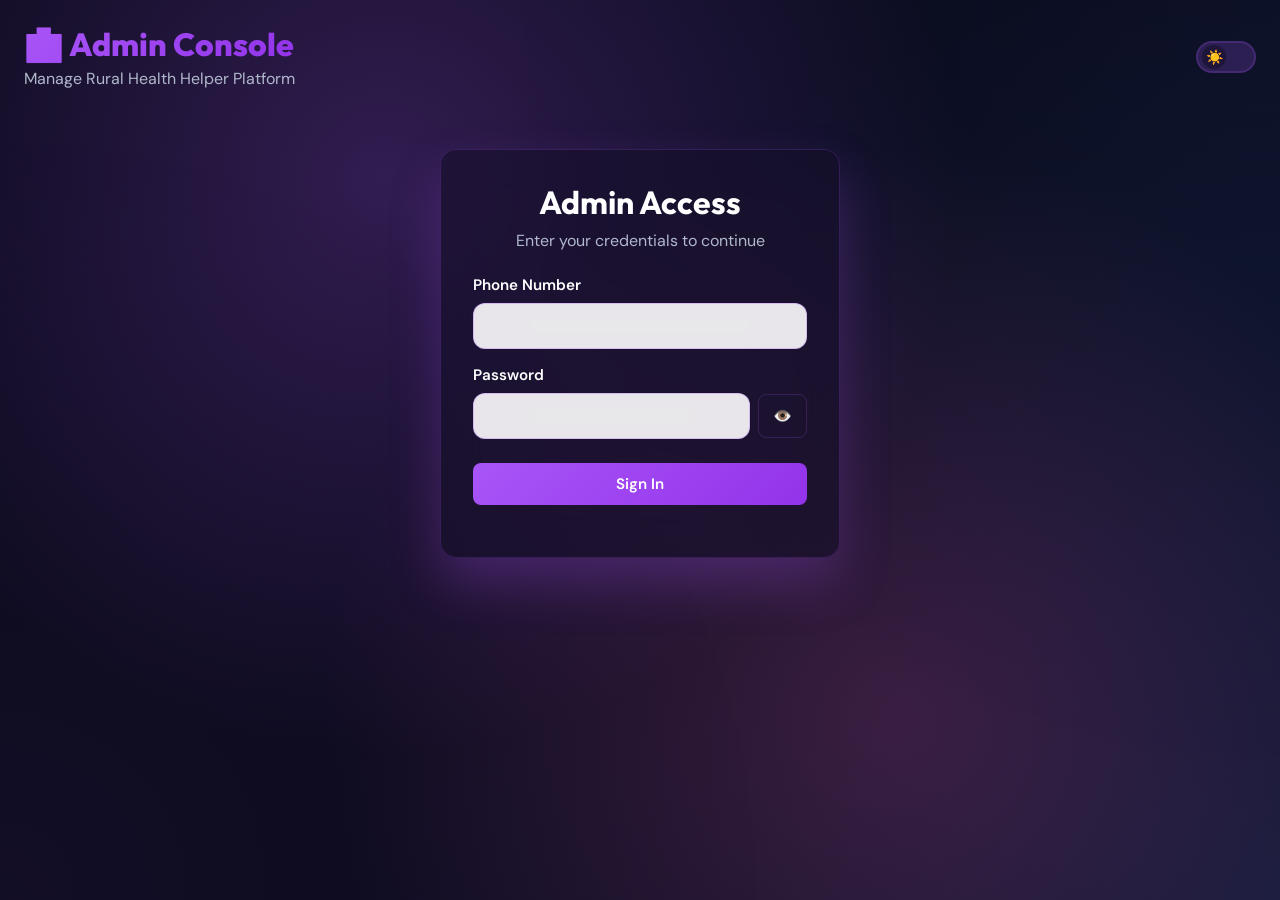
==== commit aa7ab4da: "Refactor styles for improved iOS Frosted Glass effect: update color variables, enhance backgrounds, " ====
--- a/admin.html
+++ b/admin.html
@@ -11,39 +11,39 @@
     * { box-sizing: border-box; }
 
     :root {
-      /* Light mode colors - iOS Translucent Glass */
-      --bg-primary: #f5f7fa;
-      --bg-secondary: #eff2f7;
-      --card-bg: rgba(255, 255, 255, 0.55);
-      --text-primary: #0f172e;
-      --text-secondary: #8b93a1;
-      --text-light: #0f172e;
-      --border-color: rgba(255, 255, 255, 0.6);
-      --primary: #34c759;
-      --primary-dark: #2eae4e;
-      --secondary: #ff9500;
-      --danger: #ff3b30;
+      /* Light mode colors - iOS Frosted Glass Dark */
+      --bg-primary: #0a0a1a;
+      --bg-secondary: #151530;
+      --card-bg: rgba(20, 15, 40, 0.55);
+      --text-primary: #ffffff;
+      --text-secondary: #b0b8cc;
+      --text-light: #ffffff;
+      --border-color: rgba(168, 85, 247, 0.2);
+      --primary: #a855f7;
+      --primary-dark: #9333ea;
+      --secondary: #06b6d4;
+      --danger: #f43f5e;
       --success: #34c759;
       --warning: #ffbd0f;
-      --shadow-sm: 0 4px 16px rgba(31, 38, 135, 0.06);
-      --shadow-md: 0 8px 32px rgba(31, 38, 135, 0.1);
-      --shadow-lg: 0 16px 48px rgba(31, 38, 135, 0.12);
-      --radius: 20px;
+      --shadow-sm: 0 8px 32px rgba(168, 85, 247, 0.15);
+      --shadow-md: 0 16px 48px rgba(168, 85, 247, 0.2);
+      --shadow-lg: 0 25px 50px rgba(168, 85, 247, 0.25);
+      --radius: 24px;
       --transition: all 0.3s cubic-bezier(0.4, 0, 0.2, 1);
       --blur: blur(40px);
     }
 
     html.dark-mode {
-      --bg-primary: #0a0a0a;
-      --bg-secondary: #151520;
-      --card-bg: rgba(25, 25, 35, 0.5);
-      --text-primary: #f5f7fa;
-      --text-secondary: #8b93a1;
-      --text-light: #f5f7fa;
-      --border-color: rgba(255, 255, 255, 0.1);
-      --shadow-sm: 0 4px 16px rgba(0, 0, 0, 0.2);
-      --shadow-md: 0 8px 32px rgba(0, 0, 0, 0.3);
-      --shadow-lg: 0 16px 48px rgba(0, 0, 0, 0.4);
+      --bg-primary: #0a0a1a;
+      --bg-secondary: #151530;
+      --card-bg: rgba(20, 15, 40, 0.55);
+      --text-primary: #ffffff;
+      --text-secondary: #b0b8cc;
+      --text-light: #ffffff;
+      --border-color: rgba(168, 85, 247, 0.2);
+      --shadow-sm: 0 8px 32px rgba(168, 85, 247, 0.15);
+      --shadow-md: 0 16px 48px rgba(168, 85, 247, 0.2);
+      --shadow-lg: 0 25px 50px rgba(168, 85, 247, 0.25);
       --blur: blur(50px);
     }
 
@@ -54,7 +54,11 @@
     body {
       margin: 0;
       font-family: "DM Sans", -apple-system, BlinkMacSystemFont, "Segoe UI", sans-serif;
-      background: var(--bg-primary);
+      background: #0a0a1a;
+      background-image:
+        radial-gradient(circle at 30% 20%, rgba(168, 85, 247, 0.25), transparent 50%),
+        radial-gradient(circle at 70% 80%, rgba(236, 72, 153, 0.2), transparent 50%),
+        radial-gradient(circle at 100% 100%, rgba(59, 130, 246, 0.15), transparent 60%);
       color: var(--text-primary);
       transition: var(--transition);
       overflow-x: hidden;
@@ -68,9 +72,7 @@
       left: 0;
       width: 100%;
       height: 100%;
-      background:
-        radial-gradient(circle at 100% 0%, rgba(52, 199, 89, 0.06), transparent 50%),
-        radial-gradient(circle at 0% 100%, rgba(255, 149, 0, 0.04), transparent 50%);
+      background: transparent;
       pointer-events: none;
       z-index: -1;
       transition: background 0.5s ease;
@@ -216,7 +218,7 @@
       background: var(--card-bg);
       backdrop-filter: var(--blur);
       -webkit-backdrop-filter: var(--blur);
-      border-color: rgba(255, 255, 255, 0.1);
+      border-color: rgba(168, 85, 247, 0.2);
     }
 
     .card:hover {
@@ -247,37 +249,37 @@
     input, select, textarea {
       width: 100%;
       padding: 12px 16px;
-      border: 1px solid var(--border-color);
+      border: 1px solid rgba(168, 85, 247, 0.3);
       border-radius: 12px;
       font-size: 0.95rem;
       font-family: inherit;
-      background: rgba(255, 255, 255, 0.5);
+      background: rgba(255, 255, 255, 0.9);
       backdrop-filter: var(--blur);
       -webkit-backdrop-filter: var(--blur);
-      color: var(--text-primary);
+      color: #1a1a2e;
       transition: var(--transition);
     }
 
     html.dark-mode input, html.dark-mode select, html.dark-mode textarea {
-      background: rgba(35, 35, 50, 0.4);
+      background: rgba(255, 255, 255, 0.85);
       backdrop-filter: var(--blur);
       -webkit-backdrop-filter: var(--blur);
-      color: #f5f7fa;
-      border-color: rgba(255, 255, 255, 0.1);
+      color: #1a1a2e;
+      border-color: rgba(168, 85, 247, 0.3);
     }
 
     input:focus, select:focus, textarea:focus {
       outline: none;
       border-color: var(--primary);
-      box-shadow: 0 0 0 3px rgba(52, 199, 89, 0.15);
-      background: rgba(255, 255, 255, 0.7);
+      box-shadow: 0 0 0 3px rgba(168, 85, 247, 0.2);
+      background: rgba(255, 255, 255, 1);
     }
 
     html.dark-mode input:focus, html.dark-mode select:focus, html.dark-mode textarea:focus {
       outline: none;
       border-color: var(--primary);
-      box-shadow: 0 0 0 3px rgba(52, 199, 89, 0.25);
-      background: rgba(45, 45, 65, 0.6);
+      box-shadow: 0 0 0 3px rgba(168, 85, 247, 0.3);
+      background: rgba(255, 255, 255, 1);
     }
 
     /* Ensure text inside cards remains readable */
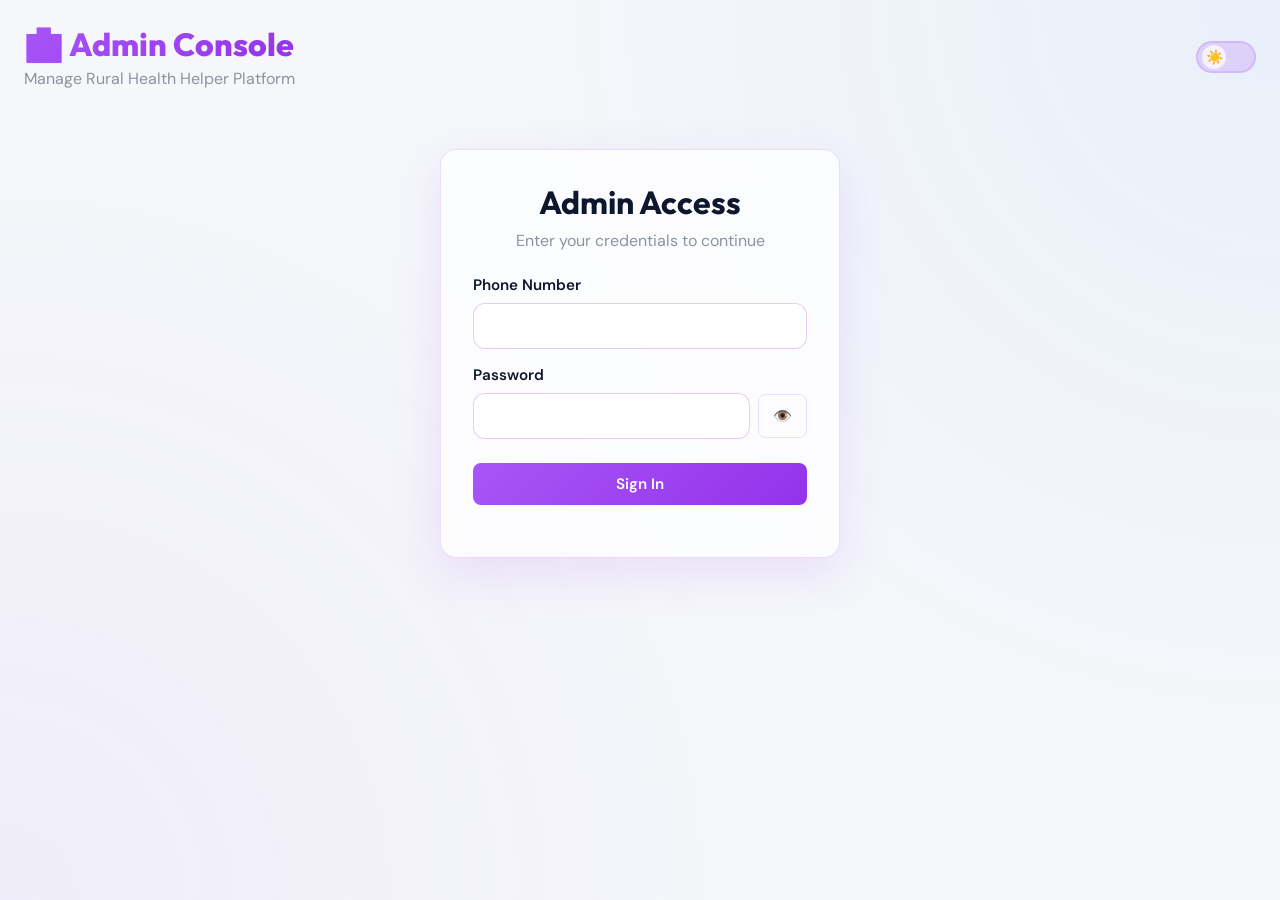
==== commit 1532adc2: "Refactor styles for improved light mode: update color variables, enhance backgrounds, and adjust sha" ====
--- a/admin.html
+++ b/admin.html
@@ -11,13 +11,13 @@
     * { box-sizing: border-box; }
 
     :root {
-      /* Light mode colors - iOS Frosted Glass Dark */
-      --bg-primary: #0a0a1a;
-      --bg-secondary: #151530;
-      --card-bg: rgba(20, 15, 40, 0.55);
-      --text-primary: #ffffff;
-      --text-secondary: #b0b8cc;
-      --text-light: #ffffff;
+      /* Light mode colors */
+      --bg-primary: #f5f7fa;
+      --bg-secondary: #f3f4f6;
+      --card-bg: rgba(255, 255, 255, 0.7);
+      --text-primary: #0f172e;
+      --text-secondary: #8b93a1;
+      --text-light: #0f172e;
       --border-color: rgba(168, 85, 247, 0.2);
       --primary: #a855f7;
       --primary-dark: #9333ea;
@@ -25,15 +25,16 @@
       --danger: #f43f5e;
       --success: #34c759;
       --warning: #ffbd0f;
-      --shadow-sm: 0 8px 32px rgba(168, 85, 247, 0.15);
-      --shadow-md: 0 16px 48px rgba(168, 85, 247, 0.2);
-      --shadow-lg: 0 25px 50px rgba(168, 85, 247, 0.25);
+      --shadow-sm: 0 4px 16px rgba(168, 85, 247, 0.08);
+      --shadow-md: 0 8px 32px rgba(168, 85, 247, 0.12);
+      --shadow-lg: 0 16px 48px rgba(168, 85, 247, 0.15);
       --radius: 24px;
       --transition: all 0.3s cubic-bezier(0.4, 0, 0.2, 1);
       --blur: blur(40px);
     }
 
     html.dark-mode {
+      /* Dark mode colors */
       --bg-primary: #0a0a1a;
       --bg-secondary: #151530;
       --card-bg: rgba(20, 15, 40, 0.55);
@@ -54,14 +55,19 @@
     body {
       margin: 0;
       font-family: "DM Sans", -apple-system, BlinkMacSystemFont, "Segoe UI", sans-serif;
+      background: var(--bg-primary);
+      color: var(--text-primary);
+      transition: var(--transition);
+      overflow-x: hidden;
+      background-attachment: fixed;
+    }
+
+    html.dark-mode body {
       background: #0a0a1a;
       background-image:
         radial-gradient(circle at 30% 20%, rgba(168, 85, 247, 0.25), transparent 50%),
         radial-gradient(circle at 70% 80%, rgba(236, 72, 153, 0.2), transparent 50%),
         radial-gradient(circle at 100% 100%, rgba(59, 130, 246, 0.15), transparent 60%);
-      color: var(--text-primary);
-      transition: var(--transition);
-      overflow-x: hidden;
       background-attachment: fixed;
     }
 
